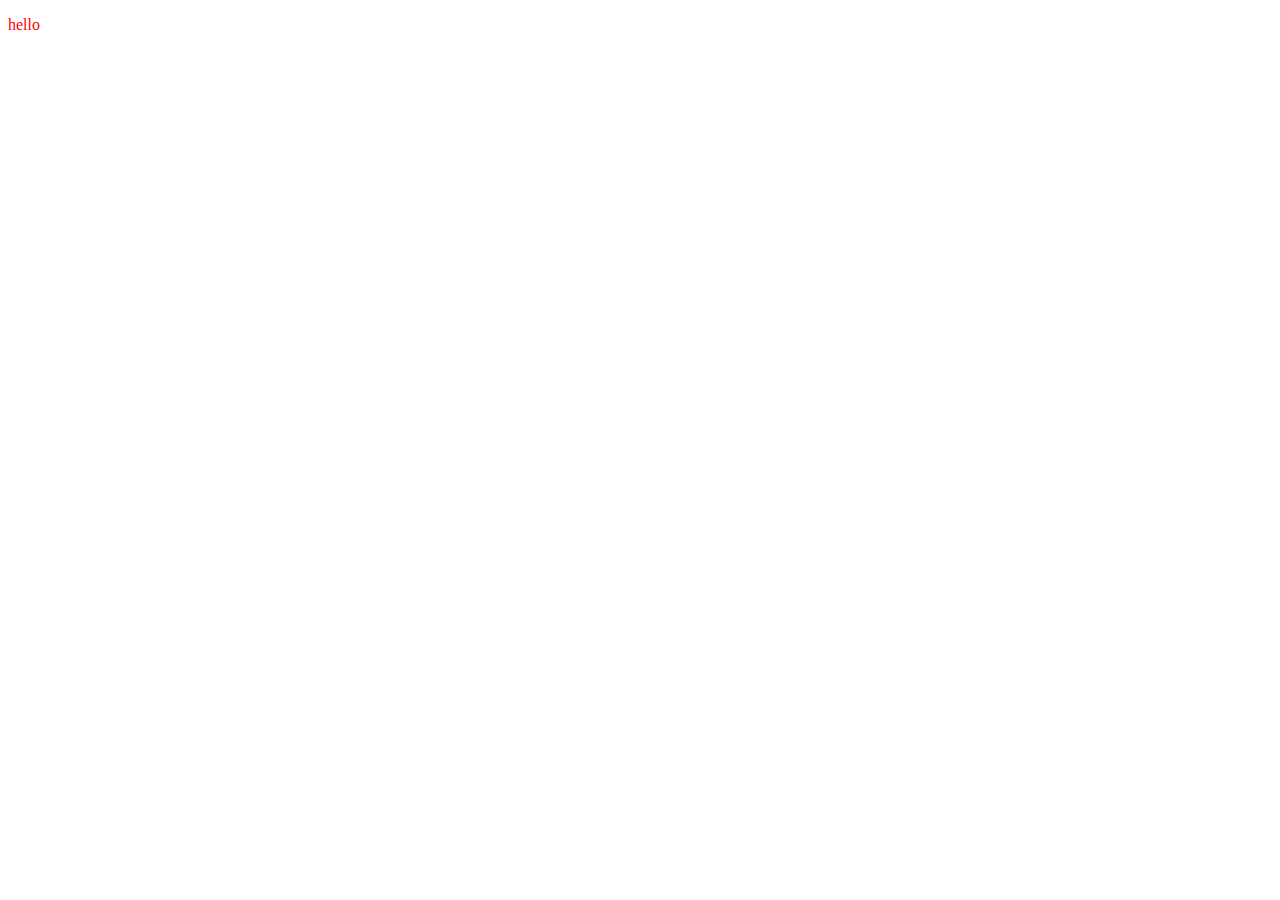
==== index.html @ 2c57e240 "Add files via upload" ====
<!DOCTYPE html>
<html lang="en">
<head>
  <meta charset="UTF-8">
  <meta name="description" content="Free Web tutorials">
  <meta name="keywords" content="dumplings, ">
  <meta name="author" content="Jessica Toib">
  <meta name="viewport" content="width=device-width, initial-scale=1.0">
  <meta http-equiv="X-UA-Compatible" content="ie=edge">
  <link rel="stylesheet" href="style.css">
  <title>Jess's Dumplings</title>
</head>
<body>
<p>hello</p>
</body>
</html>
---- style.css ----
*{
  color: red
}
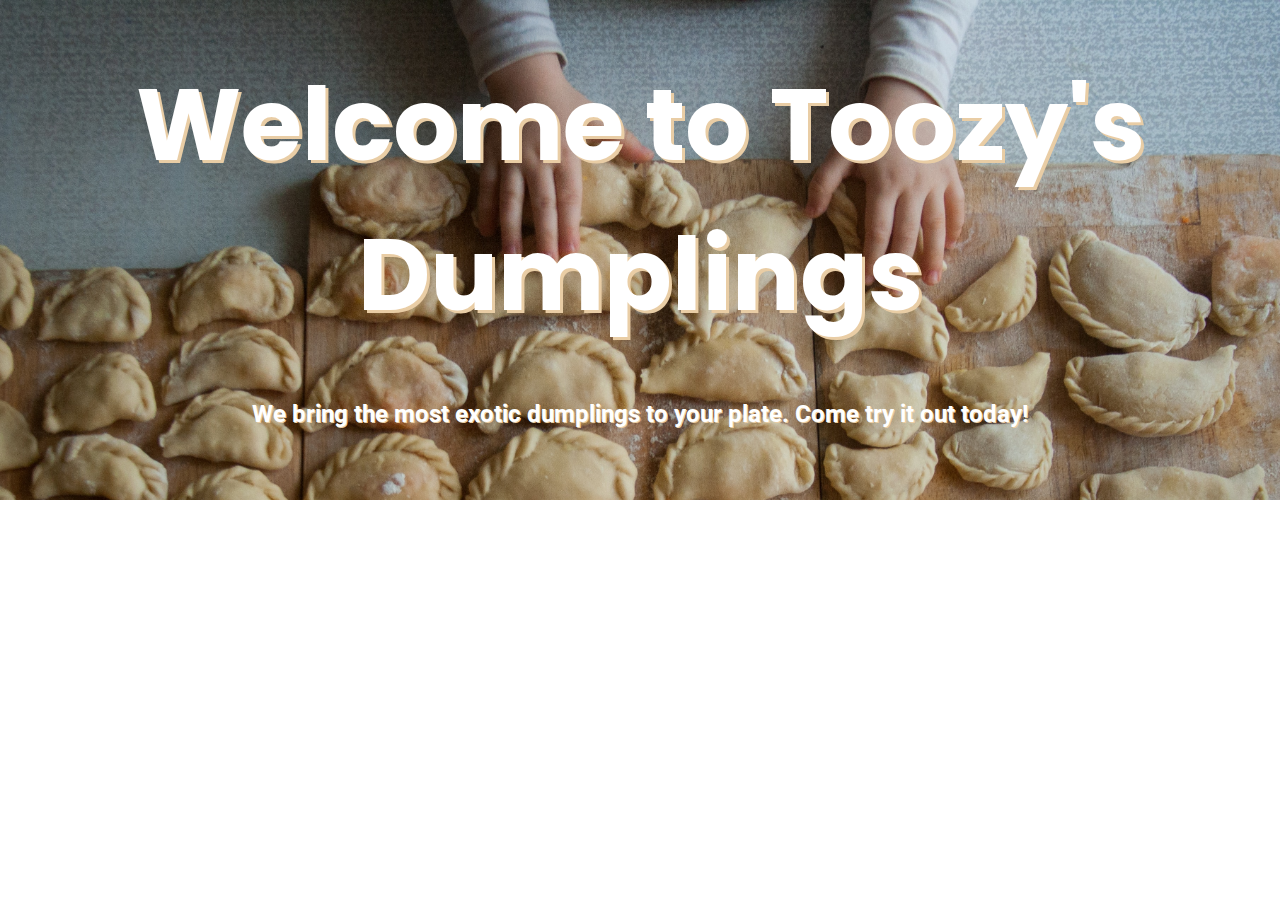
==== commit 6dc9f756: "jumbotron" ====
--- a/index.html
+++ b/index.html
@@ -9,8 +9,20 @@
   <meta http-equiv="X-UA-Compatible" content="ie=edge">
   <link rel="stylesheet" href="style.css">
   <title>Jess's Dumplings</title>
+  <!-- Global site tag (gtag.js) - Google Analytics -->
+  <script async src="https://www.googletagmanager.com/gtag/js?id=UA-151736418-1"></script>
+  <script>
+    window.dataLayer = window.dataLayer || [];
+    function gtag(){dataLayer.push(arguments);}
+    gtag('js', new Date());
+
+    gtag('config', 'UA-151736418-1');
+  </script>
 </head>
 <body>
-<p>hello</p>
+<div class="jumbotron">
+  <h1 id="headtext">Welcome to Toozy's Dumplings</h1>
+  <h2 id="subtext">We bring the most exotic dumplings to your plate. Come try it out today!</h1>
+</div>
 </body>
 </html>
--- a/style.css
+++ b/style.css
@@ -1,3 +1,34 @@
-*{
-  color: red
+@import url("https://fonts.googleapis.com/css?family=Poppins:300,400,500,600,700");
+@import url("https://fonts.googleapis.com/css?family=Roboto:300,400,500,600,700");
+
+body{
+  margin: 0;
+  padding: 0;
+  border: 0;
 }
+div.jumbotron{
+  background-image: url("assets/dumplingmany.jpg");
+  background-size: 100% auto;
+  background-repeat:no-repeat;
+  border-style: none;
+  min-height: 500px;
+}
+
+#headtext{
+  font-family: "Poppins", helvetica, sans-serif;
+  text-align: center;
+  vertical-align: middle;
+  padding: 50px 0;
+  color: white;
+  font-size: 100px;
+  text-shadow: 3px 3px #E9CDA5;
+  margin: 0;
+}
+#subtext{
+  font-family: "Roboto", helvetica, sans-serif;
+  text-align: center;
+  vertical-align: middle;
+  color: white;
+  text-shadow: 1px 1px #E9CDA5;
+  margin: 0;
+}
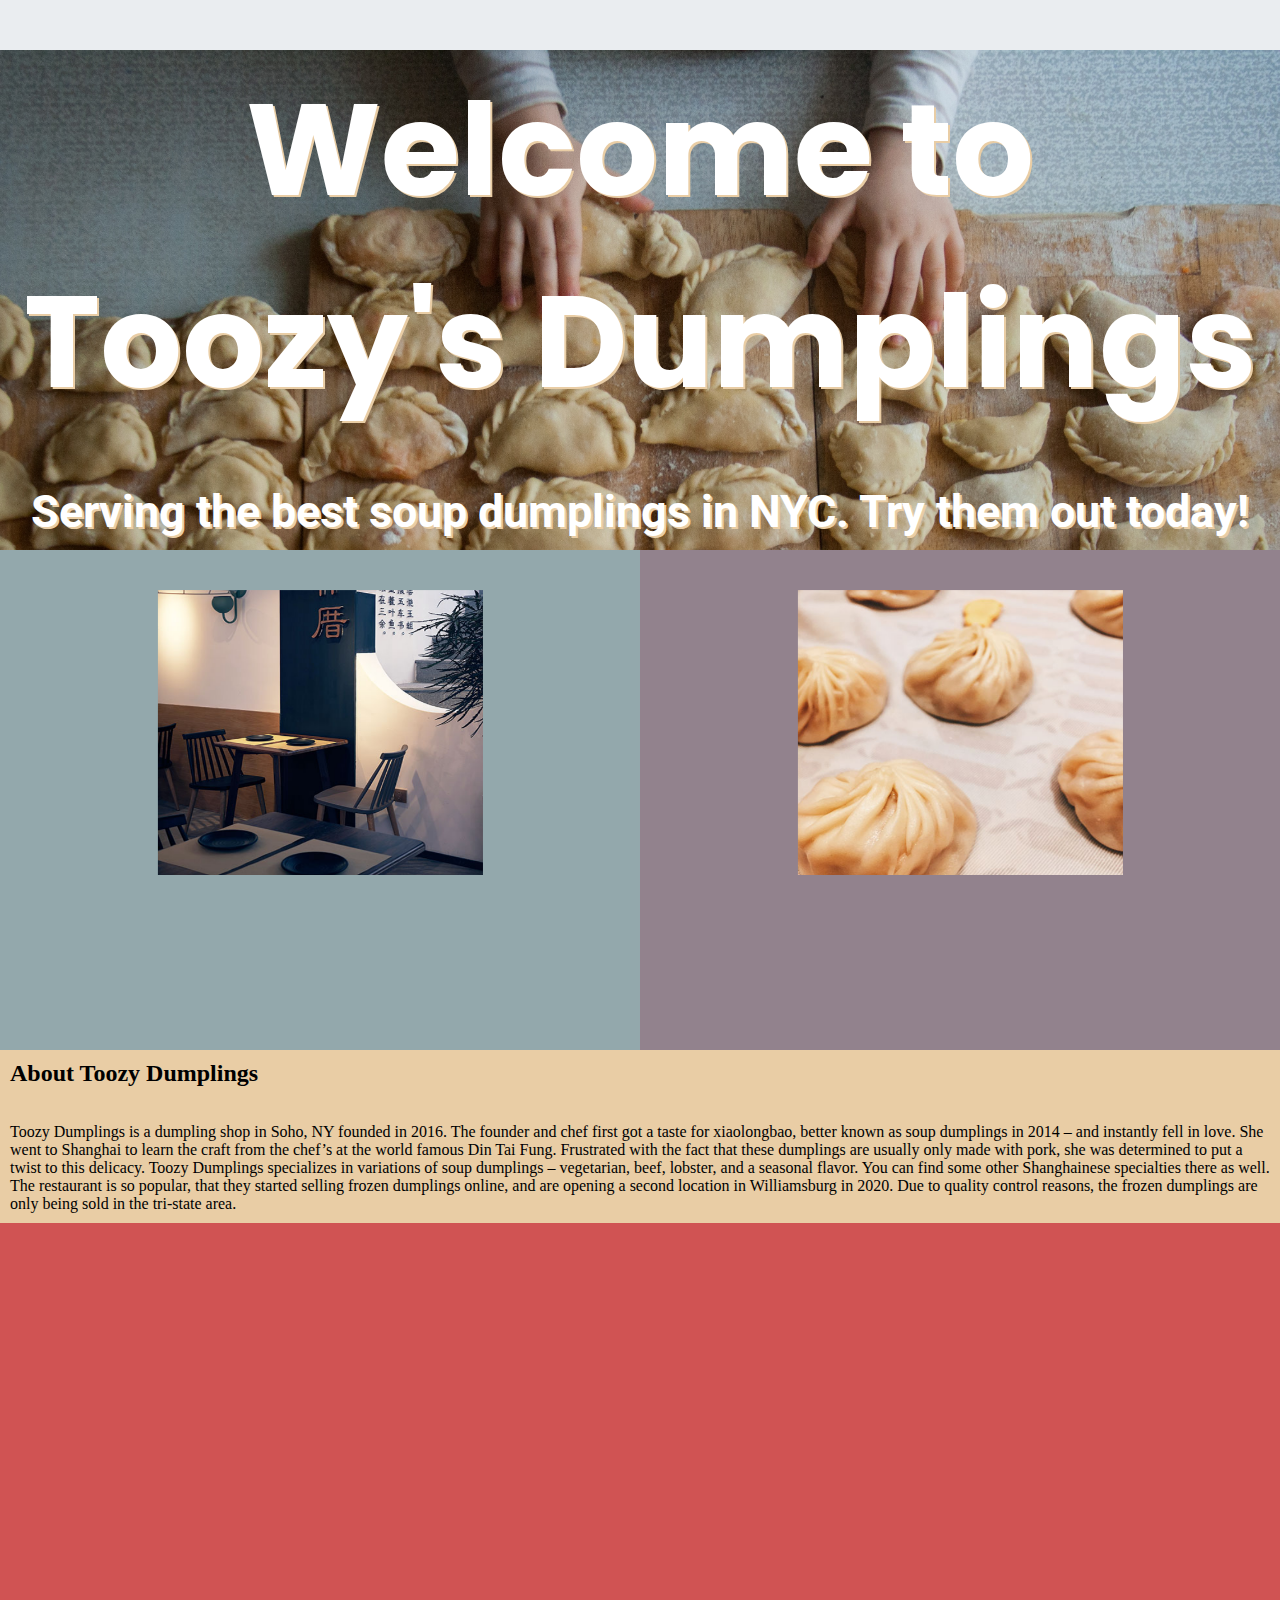
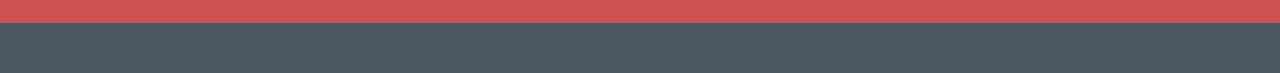
==== commit d9ade6c9: "added new sections" ====
--- a/index.html
+++ b/index.html
@@ -2,27 +2,53 @@
 <html lang="en">
 <head>
   <meta charset="UTF-8">
-  <meta name="description" content="Free Web tutorials">
+  <meta name="description" content="Toozy Dumplings is a soup dumpling restaurant in Soho, serving authentic Shanghai style cuisine with a twist.">
   <meta name="keywords" content="dumplings, ">
   <meta name="author" content="Jessica Toib">
   <meta name="viewport" content="width=device-width, initial-scale=1.0">
   <meta http-equiv="X-UA-Compatible" content="ie=edge">
   <link rel="stylesheet" href="style.css">
-  <title>Jess's Dumplings</title>
+  <title>Toozy Dumplings – Soup Dumplings NYC</title>
   <!-- Global site tag (gtag.js) - Google Analytics -->
   <script async src="https://www.googletagmanager.com/gtag/js?id=UA-151736418-1"></script>
   <script>
     window.dataLayer = window.dataLayer || [];
     function gtag(){dataLayer.push(arguments);}
     gtag('js', new Date());
-
     gtag('config', 'UA-151736418-1');
   </script>
 </head>
 <body>
-<div class="jumbotron">
-  <h1 id="headtext">Welcome to Toozy's Dumplings</h1>
-  <h2 id="subtext">We bring the most exotic dumplings to your plate. Come try it out today!</h1>
-</div>
+  <div class="page">
+    <div class="header"></div>
+    <div class="jumbotron">
+      <h1 id="headtext">Welcome to Toozy's Dumplings</h1>
+      <br></br>
+      <h2 id="subtext">Serving the best soup dumplings in NYC. Try them out today!</h2>
+    </div>
+    <div class="visit-restaurant">
+      <div class="container">
+        <img class="cta" src="assets/visit.jpg" alt="soup dumpling restaurant">
+        <div class="middle">
+          <div class="pictext"><a class="piclink" href="https://www.deluxegreenbo.com/" target="_blank" rel="nofollow"><strong>Visit</strong></a></div>
+        </div>
+      </div>
+    </div>
+    <div class="buy-online">
+      <div class="container">
+        <img class="cta" src="assets/frozendumpling.jpg" alt="buy soup dumplings online">
+        <div class="middle">
+          <div class="pictext"><a class="piclink" href="http://kabobs.com/chicken-vegetable-soup-dumplings" target="_blank" rel="nofollow"><strong>Buy</strong></a></div>
+        </div>
+      </div>
+    </div>
+    <div class="about">
+      <h2>About Toozy Dumplings</h2>
+      <br></br>
+      <p>Toozy Dumplings is a dumpling shop in Soho, NY founded in 2016. The founder and chef first got a taste for xiaolongbao, better known as soup dumplings in 2014 – and instantly fell in love. She went to Shanghai to learn the craft from the chef’s at the world famous Din Tai Fung. Frustrated with the fact that these dumplings are usually only made with pork, she was determined to put a twist to this delicacy. Toozy Dumplings specializes in variations of soup dumplings – vegetarian, beef, lobster, and a seasonal flavor. You can find some other Shanghainese specialties there as well. The restaurant is so popular, that they started selling frozen dumplings online, and are opening a second location in Williamsburg in 2020. Due to quality control reasons, the frozen dumplings are only being sold in the tri-state area.</p>
+    </div>
+    <div class="reviews"></div>
+    <div class="footer"></div>
+  </div>
 </body>
 </html>
--- a/style.css
+++ b/style.css
@@ -1,34 +1,125 @@
 @import url("https://fonts.googleapis.com/css?family=Poppins:300,400,500,600,700");
 @import url("https://fonts.googleapis.com/css?family=Roboto:300,400,500,600,700");
 
-body{
+* {
   margin: 0;
   padding: 0;
-  border: 0;
+  box-sizing: border-box;
 }
-div.jumbotron{
+.page{
+  display: flex;
+  flex-wrap: wrap;
+}
+.header{
+  background-color: #EAEDF0;
+  height: 50px;
+  width: 100%;
+}
+.jumbotron{
   background-image: url("assets/dumplingmany.jpg");
   background-size: 100% auto;
-  background-repeat:no-repeat;
-  border-style: none;
-  min-height: 500px;
+  background-repeat: no-repeat;
+  min-height: 340px;
+  width: 100%;
 }
-
 #headtext{
   font-family: "Poppins", helvetica, sans-serif;
   text-align: center;
   vertical-align: middle;
   padding: 50px 0;
   color: white;
-  font-size: 100px;
-  text-shadow: 3px 3px #E9CDA5;
+  font-size: 10vw;
+  text-shadow: 2px 2px #E9CDA5;
   margin: 0;
+  padding: 5px 10px 5px 10px;
 }
 #subtext{
   font-family: "Roboto", helvetica, sans-serif;
   text-align: center;
   vertical-align: middle;
   color: white;
-  text-shadow: 1px 1px #E9CDA5;
+  font-size: 3.5vw;
+  text-shadow: 2px 2px #E9CDA5;
   margin: 0;
+  padding: 5px 10px 5px 10px;
 }
+.cta{
+  width: 325px;
+  height: 325px;
+  display: block;
+  margin-left: auto;
+  margin-right: auto;
+  padding-top: 40px;
+  opacity: 1;
+  transition: .5s ease;
+  backface-visibility: hidden;
+}
+.middle {
+  transition: .5s ease;
+  opacity: 0;
+  position: absolute;
+  top: 50%;
+  left: 50%;
+  transform: translate(-50%, -50%);
+  -ms-transform: translate(-50%, -50%)
+}
+.container{
+    position: relative;
+}
+.container:hover .cta{
+  opacity: 0.3;
+}
+.container:hover .middle {
+  opacity: 1;
+}
+.pictext {
+  background-color: #4C5760;
+  color: white;
+  font-family: "Roboto", helvetica, sans-serif;
+  font-size: 16px;
+  padding: 16px 32px;
+}
+.piclink:link, .piclink:visited, .piclink:active{
+  color: white;
+}
+.piclink:hover{
+  color: #E9CDA5;
+}
+.visit-restaurant{
+  background-color: #93A8AC;
+  height: 500px;
+  width: 100%;
+}
+.buy-online{
+  background-color: #92828D;
+  height: 500px;
+  width: 100%;
+}
+.about{
+  background-color: #E9CDA5;
+  width: 100%;
+  padding: 10px;
+}
+.reviews{
+  background-color: #D05353;
+  height: 400px;
+  width: 100%;
+}
+.footer{
+  background-color: #4C5760;
+  height: 50px;
+  width: 100%;
+}
+
+@media only screen and (min-width: 601px) {
+.visit-restaurant,.buy-online{
+    width: 50%;
+}}
+@media only screen and (min-width: 625px) {
+.jumbotron{
+    min-height: 400px;
+}}
+@media only screen and (min-width: 735px) {
+.jumbotron{
+    min-height: 500px;
+}}
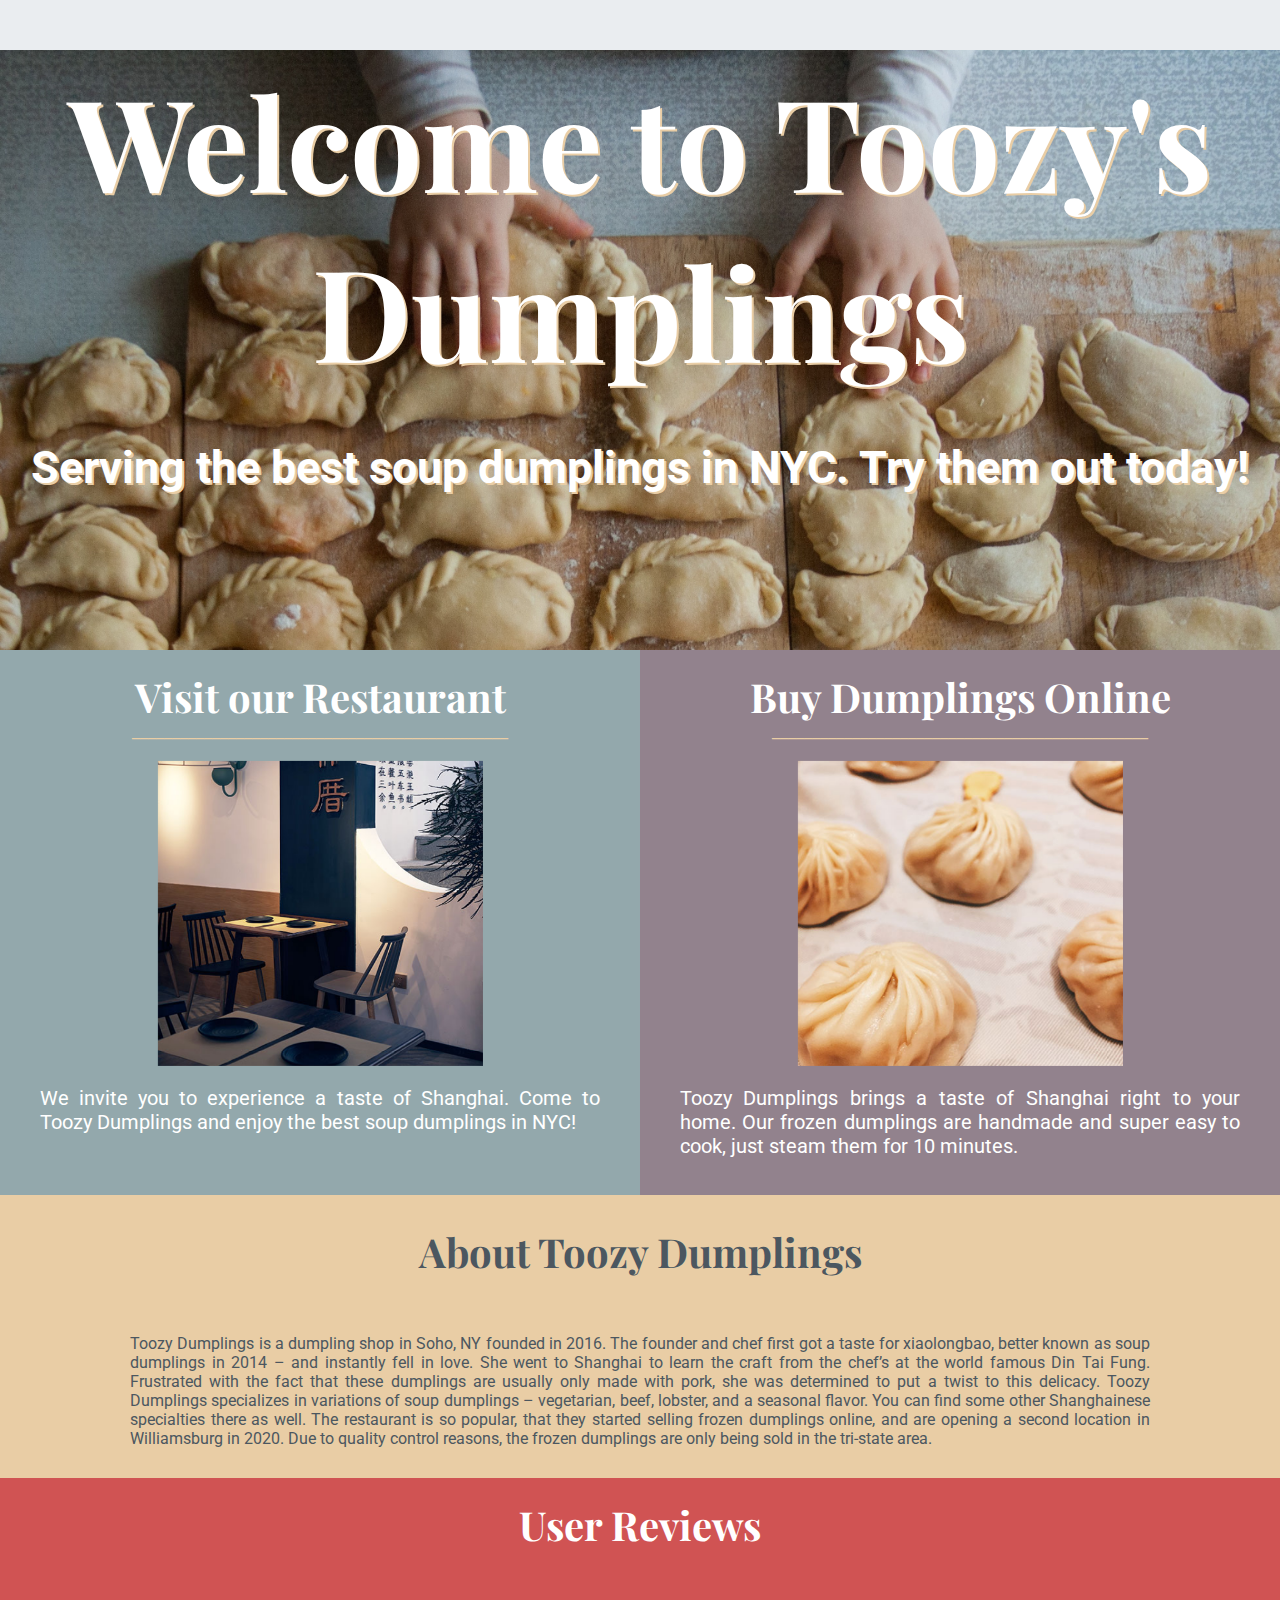
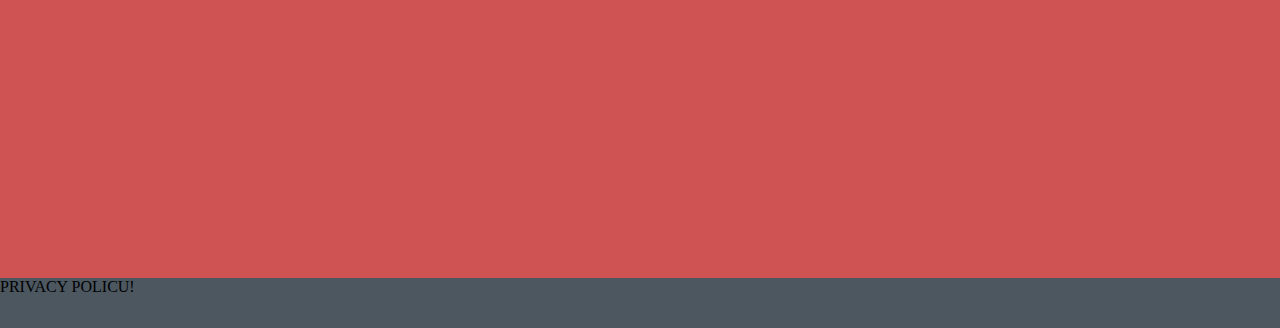
==== commit c5b4b919: "updated about section" ====
--- a/index.html
+++ b/index.html
@@ -17,6 +17,7 @@
     gtag('js', new Date());
     gtag('config', 'UA-151736418-1');
   </script>
+  <link href="https://fonts.googleapis.com/css?family=Playfair+Display|Roboto&display=swap" rel="stylesheet">
 </head>
 <body>
   <div class="page">
@@ -27,28 +28,36 @@
       <h2 id="subtext">Serving the best soup dumplings in NYC. Try them out today!</h2>
     </div>
     <div class="visit-restaurant">
+      <h2 id="headcome">Visit our Restaurant</h2>
+      <p id="line"> _______________________________________________</p>
       <div class="container">
         <img class="cta" src="assets/visit.jpg" alt="soup dumpling restaurant">
         <div class="middle">
           <div class="pictext"><a class="piclink" href="https://www.deluxegreenbo.com/" target="_blank" rel="nofollow"><strong>Visit</strong></a></div>
         </div>
       </div>
+      <p id="come">We invite you to experience a taste of Shanghai. Come to  Toozy Dumplings and enjoy the best soup dumplings in NYC!</p>
     </div>
     <div class="buy-online">
+      <h2 id="headcome">Buy Dumplings Online</h2>
+      <p id="line">_______________________________________________</p>
       <div class="container">
         <img class="cta" src="assets/frozendumpling.jpg" alt="buy soup dumplings online">
         <div class="middle">
           <div class="pictext"><a class="piclink" href="http://kabobs.com/chicken-vegetable-soup-dumplings" target="_blank" rel="nofollow"><strong>Buy</strong></a></div>
         </div>
       </div>
+      <p id="come">Toozy Dumplings brings a taste of Shanghai right to your home. Our frozen dumplings are handmade and super easy to cook, just steam them for 10 minutes.  </p>
     </div>
     <div class="about">
-      <h2>About Toozy Dumplings</h2>
+      <h2 id="headabout">About Toozy Dumplings</h2>
       <br></br>
-      <p>Toozy Dumplings is a dumpling shop in Soho, NY founded in 2016. The founder and chef first got a taste for xiaolongbao, better known as soup dumplings in 2014 – and instantly fell in love. She went to Shanghai to learn the craft from the chef’s at the world famous Din Tai Fung. Frustrated with the fact that these dumplings are usually only made with pork, she was determined to put a twist to this delicacy. Toozy Dumplings specializes in variations of soup dumplings – vegetarian, beef, lobster, and a seasonal flavor. You can find some other Shanghainese specialties there as well. The restaurant is so popular, that they started selling frozen dumplings online, and are opening a second location in Williamsburg in 2020. Due to quality control reasons, the frozen dumplings are only being sold in the tri-state area.</p>
+      <p id="about">Toozy Dumplings is a dumpling shop in Soho, NY founded in 2016. The founder and chef first got a taste for xiaolongbao, better known as soup dumplings in 2014 – and instantly fell in love. She went to Shanghai to learn the craft from the chef’s at the world famous Din Tai Fung. Frustrated with the fact that these dumplings are usually only made with pork, she was determined to put a twist to this delicacy. Toozy Dumplings specializes in variations of soup dumplings – vegetarian, beef, lobster, and a seasonal flavor. You can find some other Shanghainese specialties there as well. The restaurant is so popular, that they started selling frozen dumplings online, and are opening a second location in Williamsburg in 2020. Due to quality control reasons, the frozen dumplings are only being sold in the tri-state area.</p>
     </div>
-    <div class="reviews"></div>
-    <div class="footer"></div>
+    <div class="reviews">
+      <h2 id="headcome">User Reviews</h2>
+    </div>
+    <div class="footer">PRIVACY POLICU!</div>
   </div>
 </body>
 </html>
--- a/style.css
+++ b/style.css
@@ -1,5 +1,6 @@
 @import url("https://fonts.googleapis.com/css?family=Poppins:300,400,500,600,700");
 @import url("https://fonts.googleapis.com/css?family=Roboto:300,400,500,600,700");
+@import url("https://fonts.googleapis.com/css?family=Playfair+display:300,400,500,600,700");
 
 * {
   margin: 0;
@@ -19,11 +20,11 @@
   background-image: url("assets/dumplingmany.jpg");
   background-size: 100% auto;
   background-repeat: no-repeat;
-  min-height: 340px;
+  min-height: 300px;
   width: 100%;
 }
 #headtext{
-  font-family: "Poppins", helvetica, sans-serif;
+  font-family: "Playfair Display", helvetica, sans-serif;
   text-align: center;
   vertical-align: middle;
   padding: 50px 0;
@@ -39,7 +40,7 @@
   vertical-align: middle;
   color: white;
   font-size: 3.5vw;
-  text-shadow: 2px 2px #E9CDA5;
+  text-shadow: 1.5px 1.5px #E9CDA5;
   margin: 0;
   padding: 5px 10px 5px 10px;
 }
@@ -49,7 +50,7 @@
   display: block;
   margin-left: auto;
   margin-right: auto;
-  padding-top: 40px;
+  padding-top: 20px;
   opacity: 1;
   transition: .5s ease;
   backface-visibility: hidden;
@@ -87,18 +88,57 @@
 }
 .visit-restaurant{
   background-color: #93A8AC;
-  height: 500px;
+  height: 545px;
   width: 100%;
 }
 .buy-online{
   background-color: #92828D;
-  height: 500px;
+  height: 545px;
   width: 100%;
+}
+#headcome{
+  font-family: "Playfair Display", helvetica, sans-serif;
+  font-style: semi-bold;
+  text-align: center;
+  padding-top: 20px;
+  color: white;
+  font-size: 40px;
+}
+#line{
+  text-align: center;
+  color: #E9CDA5;
+  font-weight: bold;
+}
+#come{
+  font-family: "Roboto", helvetica, sans-serif;
+  padding: 20px;
+  color: white;
+  font-size: 20px;
+  text-align: justify;
+  margin-left: 20px;
+  margin-right: 20px;
 }
 .about{
   background-color: #E9CDA5;
   width: 100%;
   padding: 10px;
+}
+#headabout{
+  font-family: "Playfair Display", helvetica, sans-serif;
+  font-style: semi-bold;
+  text-align: center;
+  padding-top: 20px;
+  color: #4C5760;
+  font-size: 40px;
+}
+#about{
+  font-family: "Roboto", helvetica, sans-serif;
+  padding: 20px;
+  color: #4C5760;
+  font-size: 16px;
+  text-align: justify;
+  margin-left: 50px;
+  margin-right: 50px;
 }
 .reviews{
   background-color: #D05353;
@@ -114,6 +154,10 @@
 @media only screen and (min-width: 601px) {
 .visit-restaurant,.buy-online{
     width: 50%;
+}
+#about{
+  margin-left: 100px;
+  margin-right: 100px;
 }}
 @media only screen and (min-width: 625px) {
 .jumbotron{
@@ -121,5 +165,5 @@
 }}
 @media only screen and (min-width: 735px) {
 .jumbotron{
-    min-height: 500px;
+    min-height: 600px;
 }}
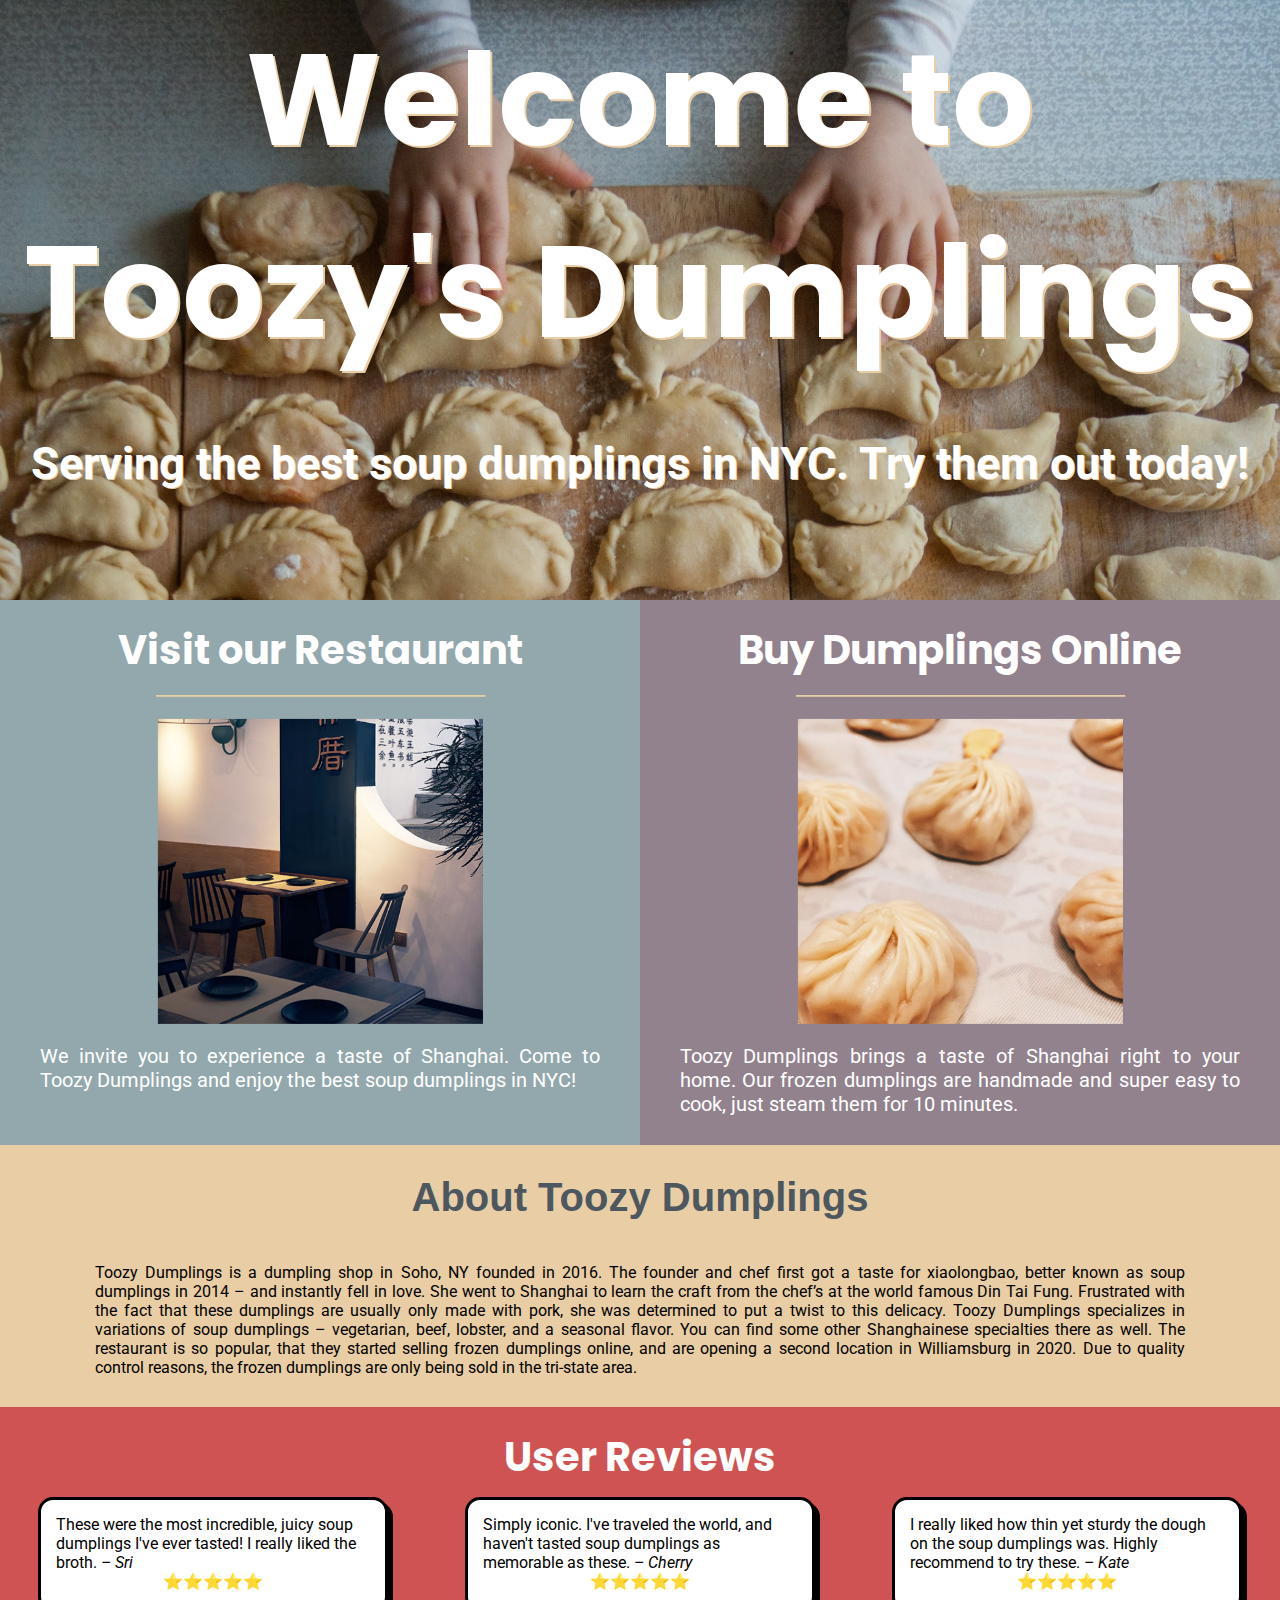
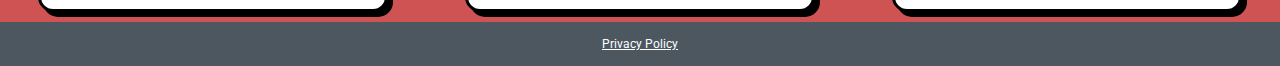
==== commit f7b86f8a: "cleaned everything up" ====
--- a/index.html
+++ b/index.html
@@ -21,7 +21,6 @@
 </head>
 <body>
   <div class="page">
-    <div class="header"></div>
     <div class="jumbotron">
       <h1 id="headtext">Welcome to Toozy's Dumplings</h1>
       <br></br>
@@ -56,8 +55,26 @@
     </div>
     <div class="reviews">
       <h2 id="headcome">User Reviews</h2>
+      <div class="revholder">
+        <div class="revbox">
+          <p>These were the most incredible, juicy soup dumplings I've ever tasted! I really liked the broth. <em>– Sri</em></p>
+          <p id="star">⭐⭐⭐⭐⭐</p>
+        </div>
+        <br></br>
+        <div class="revbox">
+          <p>Simply iconic. I've traveled the world, and haven't tasted soup dumplings as memorable as these. <em>– Cherry</em></p>
+          <p id="star">⭐⭐⭐⭐⭐</p>
+        </div>
+        <br></br>
+        <div class="revbox">
+          <p>I really liked how thin yet sturdy the dough on the soup dumplings was. Highly recommend to try these.  <em>– Kate</em></p>
+          <p id="star">⭐⭐⭐⭐⭐</p>
+        </div>
+      </div>
     </div>
-    <div class="footer">PRIVACY POLICU!</div>
+    <div class="footer">
+      <a class="piclink" href="https://docs.google.com/document/d/1bTXuc3JKdrupHqEZNhCNE4onqF0Y7piLhJVqDElH8uc/edit?usp=sharing">Privacy Policy</a>
+    </div>
   </div>
 </body>
 </html>
--- a/style.css
+++ b/style.css
@@ -1,20 +1,15 @@
 @import url("https://fonts.googleapis.com/css?family=Poppins:300,400,500,600,700");
-@import url("https://fonts.googleapis.com/css?family=Roboto:300,400,500,600,700");
-@import url("https://fonts.googleapis.com/css?family=Playfair+display:300,400,500,600,700");
+@import url('https://fonts.googleapis.com/css?family=Playfair+Display|Roboto&display=swap');
 
 * {
   margin: 0;
   padding: 0;
   box-sizing: border-box;
+  font-family: "Roboto", helvetica, sans-serif;
 }
 .page{
   display: flex;
   flex-wrap: wrap;
-}
-.header{
-  background-color: #EAEDF0;
-  height: 50px;
-  width: 100%;
 }
 .jumbotron{
   background-image: url("assets/dumplingmany.jpg");
@@ -24,7 +19,7 @@
   width: 100%;
 }
 #headtext{
-  font-family: "Playfair Display", helvetica, sans-serif;
+  font-family: "Poppins", helvetica, sans-serif;
   text-align: center;
   vertical-align: middle;
   padding: 50px 0;
@@ -35,12 +30,11 @@
   padding: 5px 10px 5px 10px;
 }
 #subtext{
-  font-family: "Roboto", helvetica, sans-serif;
   text-align: center;
   vertical-align: middle;
   color: white;
   font-size: 3.5vw;
-  text-shadow: 1.5px 1.5px #E9CDA5;
+  text-shadow: 1px 1px #E9CDA5;
   margin: 0;
   padding: 5px 10px 5px 10px;
 }
@@ -76,7 +70,7 @@
 .pictext {
   background-color: #4C5760;
   color: white;
-  font-family: "Roboto", helvetica, sans-serif;
+
   font-size: 16px;
   padding: 16px 32px;
 }
@@ -88,16 +82,16 @@
 }
 .visit-restaurant{
   background-color: #93A8AC;
-  height: 545px;
+  height: 620px;
   width: 100%;
 }
 .buy-online{
   background-color: #92828D;
-  height: 545px;
+  height: 670px;
   width: 100%;
 }
 #headcome{
-  font-family: "Playfair Display", helvetica, sans-serif;
+  font-family: "Poppins", helvetica, sans-serif;
   font-style: semi-bold;
   text-align: center;
   padding-top: 20px;
@@ -110,7 +104,6 @@
   font-weight: bold;
 }
 #come{
-  font-family: "Roboto", helvetica, sans-serif;
   padding: 20px;
   color: white;
   font-size: 20px;
@@ -124,7 +117,7 @@
   padding: 10px;
 }
 #headabout{
-  font-family: "Playfair Display", helvetica, sans-serif;
+  font-family: "Poppins;", helvetica, sans-serif;
   font-style: semi-bold;
   text-align: center;
   padding-top: 20px;
@@ -132,37 +125,57 @@
   font-size: 40px;
 }
 #about{
-  font-family: "Roboto", helvetica, sans-serif;
-  padding: 20px;
-  color: #4C5760;
   font-size: 16px;
   text-align: justify;
-  margin-left: 50px;
-  margin-right: 50px;
+  margin: 5px 20px 20px 20px;
+  padding: 0px 10px 0px 10px;
 }
 .reviews{
   background-color: #D05353;
-  height: 400px;
   width: 100%;
+}
+.revholder{
+  display: flex;
+  flex-wrap: wrap;
+}
+.revbox{
+  background-color: white;
+  height: 115px;
+  width: 350px;
+  border-radius: 15px;
+  box-shadow: 5px 5px;
+  margin: 10px auto 10px auto;
+  padding: 15px;
+  border-style: solid;
+  border-width: medium;
+}
+#star{
+  text-align: center;
 }
 .footer{
   background-color: #4C5760;
-  height: 50px;
   width: 100%;
+  font-size: 12px;
+  text-align: center;
+  color: white;
+  margin: auto;
+  padding: 15px;
 }
 
 @media only screen and (min-width: 601px) {
 .visit-restaurant,.buy-online{
     width: 50%;
+    height: 545px;
 }
 #about{
-  margin-left: 100px;
-  margin-right: 100px;
+  margin-left: 75px;
+  margin-right: 75px;
 }}
 @media only screen and (min-width: 625px) {
 .jumbotron{
     min-height: 400px;
 }}
+
 @media only screen and (min-width: 735px) {
 .jumbotron{
     min-height: 600px;
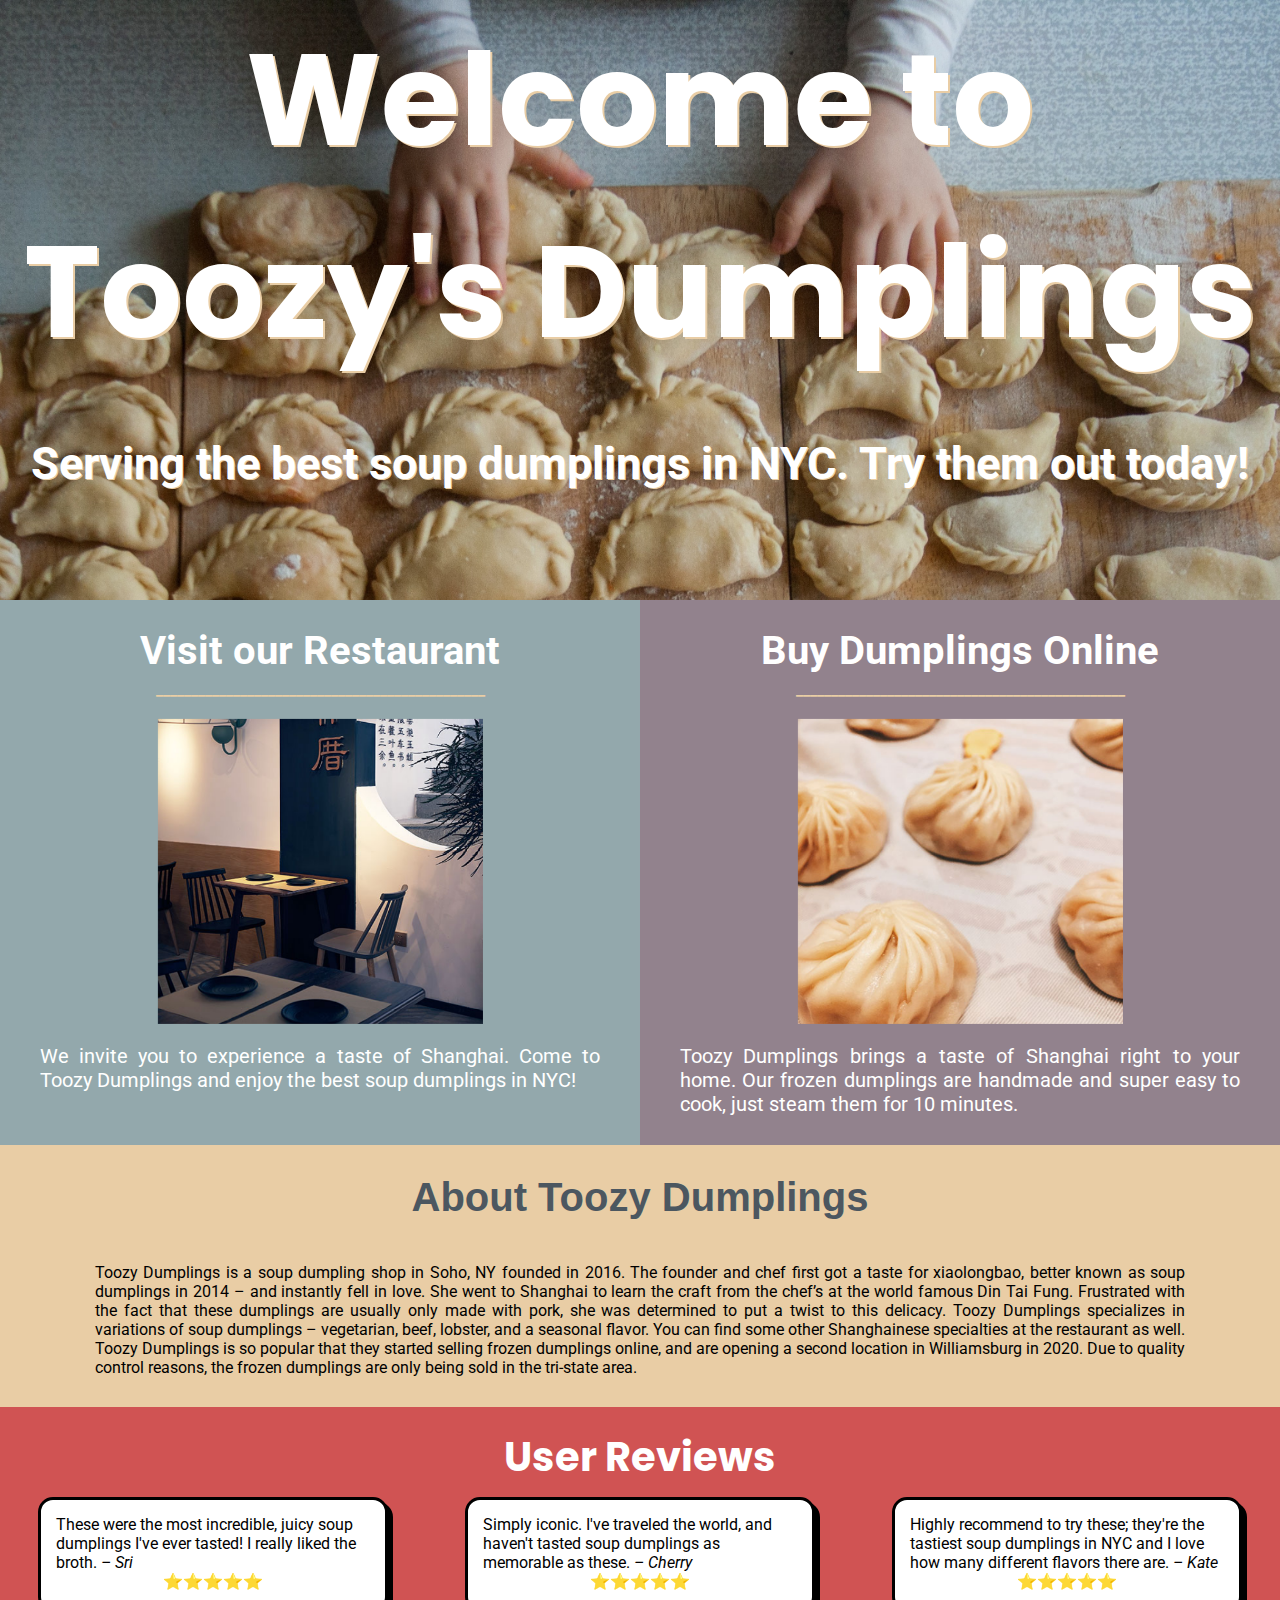
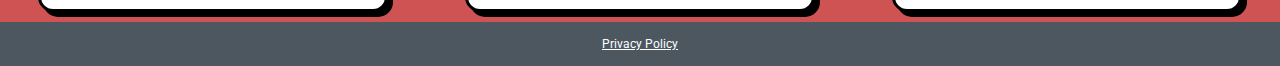
==== commit 38909c90: "Tweaks" ====
--- a/index.html
+++ b/index.html
@@ -27,10 +27,10 @@
       <h2 id="subtext">Serving the best soup dumplings in NYC. Try them out today!</h2>
     </div>
     <div class="visit-restaurant">
-      <h2 id="headcome">Visit our Restaurant</h2>
+      <h2 id="headcome"><a class="piclink visit" href="https://www.deluxegreenbo.com/" target="_blank" rel="nofollow">Visit our Restaurant</h2>
       <p id="line"> _______________________________________________</p>
       <div class="container">
-        <img class="cta" src="assets/visit.jpg" alt="soup dumpling restaurant">
+        <img class="cta" src="assets/visit.jpg" alt="soup dumplings in soho nyc">
         <div class="middle">
           <div class="pictext"><a class="piclink" href="https://www.deluxegreenbo.com/" target="_blank" rel="nofollow"><strong>Visit</strong></a></div>
         </div>
@@ -38,7 +38,7 @@
       <p id="come">We invite you to experience a taste of Shanghai. Come to  Toozy Dumplings and enjoy the best soup dumplings in NYC!</p>
     </div>
     <div class="buy-online">
-      <h2 id="headcome">Buy Dumplings Online</h2>
+      <h2 id="headcome"><a class="piclink visit" href="http://kabobs.com/chicken-vegetable-soup-dumplings" target="_blank" rel="nofollow">Buy Dumplings Online</a></h2>
       <p id="line">_______________________________________________</p>
       <div class="container">
         <img class="cta" src="assets/frozendumpling.jpg" alt="buy soup dumplings online">
@@ -51,7 +51,7 @@
     <div class="about">
       <h2 id="headabout">About Toozy Dumplings</h2>
       <br></br>
-      <p id="about">Toozy Dumplings is a dumpling shop in Soho, NY founded in 2016. The founder and chef first got a taste for xiaolongbao, better known as soup dumplings in 2014 – and instantly fell in love. She went to Shanghai to learn the craft from the chef’s at the world famous Din Tai Fung. Frustrated with the fact that these dumplings are usually only made with pork, she was determined to put a twist to this delicacy. Toozy Dumplings specializes in variations of soup dumplings – vegetarian, beef, lobster, and a seasonal flavor. You can find some other Shanghainese specialties there as well. The restaurant is so popular, that they started selling frozen dumplings online, and are opening a second location in Williamsburg in 2020. Due to quality control reasons, the frozen dumplings are only being sold in the tri-state area.</p>
+      <p id="about">Toozy Dumplings is a soup dumpling shop in Soho, NY founded in 2016. The founder and chef first got a taste for xiaolongbao, better known as soup dumplings in 2014 – and instantly fell in love. She went to Shanghai to learn the craft from the chef’s at the world famous Din Tai Fung. Frustrated with the fact that these dumplings are usually only made with pork, she was determined to put a twist to this delicacy. Toozy Dumplings specializes in variations of soup dumplings – vegetarian, beef, lobster, and a seasonal flavor. You can find some other Shanghainese specialties at the restaurant as well. Toozy Dumplings is so popular that they started selling frozen dumplings online, and are opening a second location in Williamsburg in 2020. Due to quality control reasons, the frozen dumplings are only being sold in the tri-state area.</p>
     </div>
     <div class="reviews">
       <h2 id="headcome">User Reviews</h2>
@@ -67,7 +67,7 @@
         </div>
         <br></br>
         <div class="revbox">
-          <p>I really liked how thin yet sturdy the dough on the soup dumplings was. Highly recommend to try these.  <em>– Kate</em></p>
+          <p>Highly recommend to try these; they're the tastiest soup dumplings in NYC and I love how many different flavors there are. <em>– Kate</em></p>
           <p id="star">⭐⭐⭐⭐⭐</p>
         </div>
       </div>
--- a/style.css
+++ b/style.css
@@ -70,7 +70,6 @@
 .pictext {
   background-color: #4C5760;
   color: white;
-
   font-size: 16px;
   padding: 16px 32px;
 }
@@ -79,6 +78,9 @@
 }
 .piclink:hover{
   color: #E9CDA5;
+}
+.visit{
+  text-decoration: none;
 }
 .visit-restaurant{
   background-color: #93A8AC;
